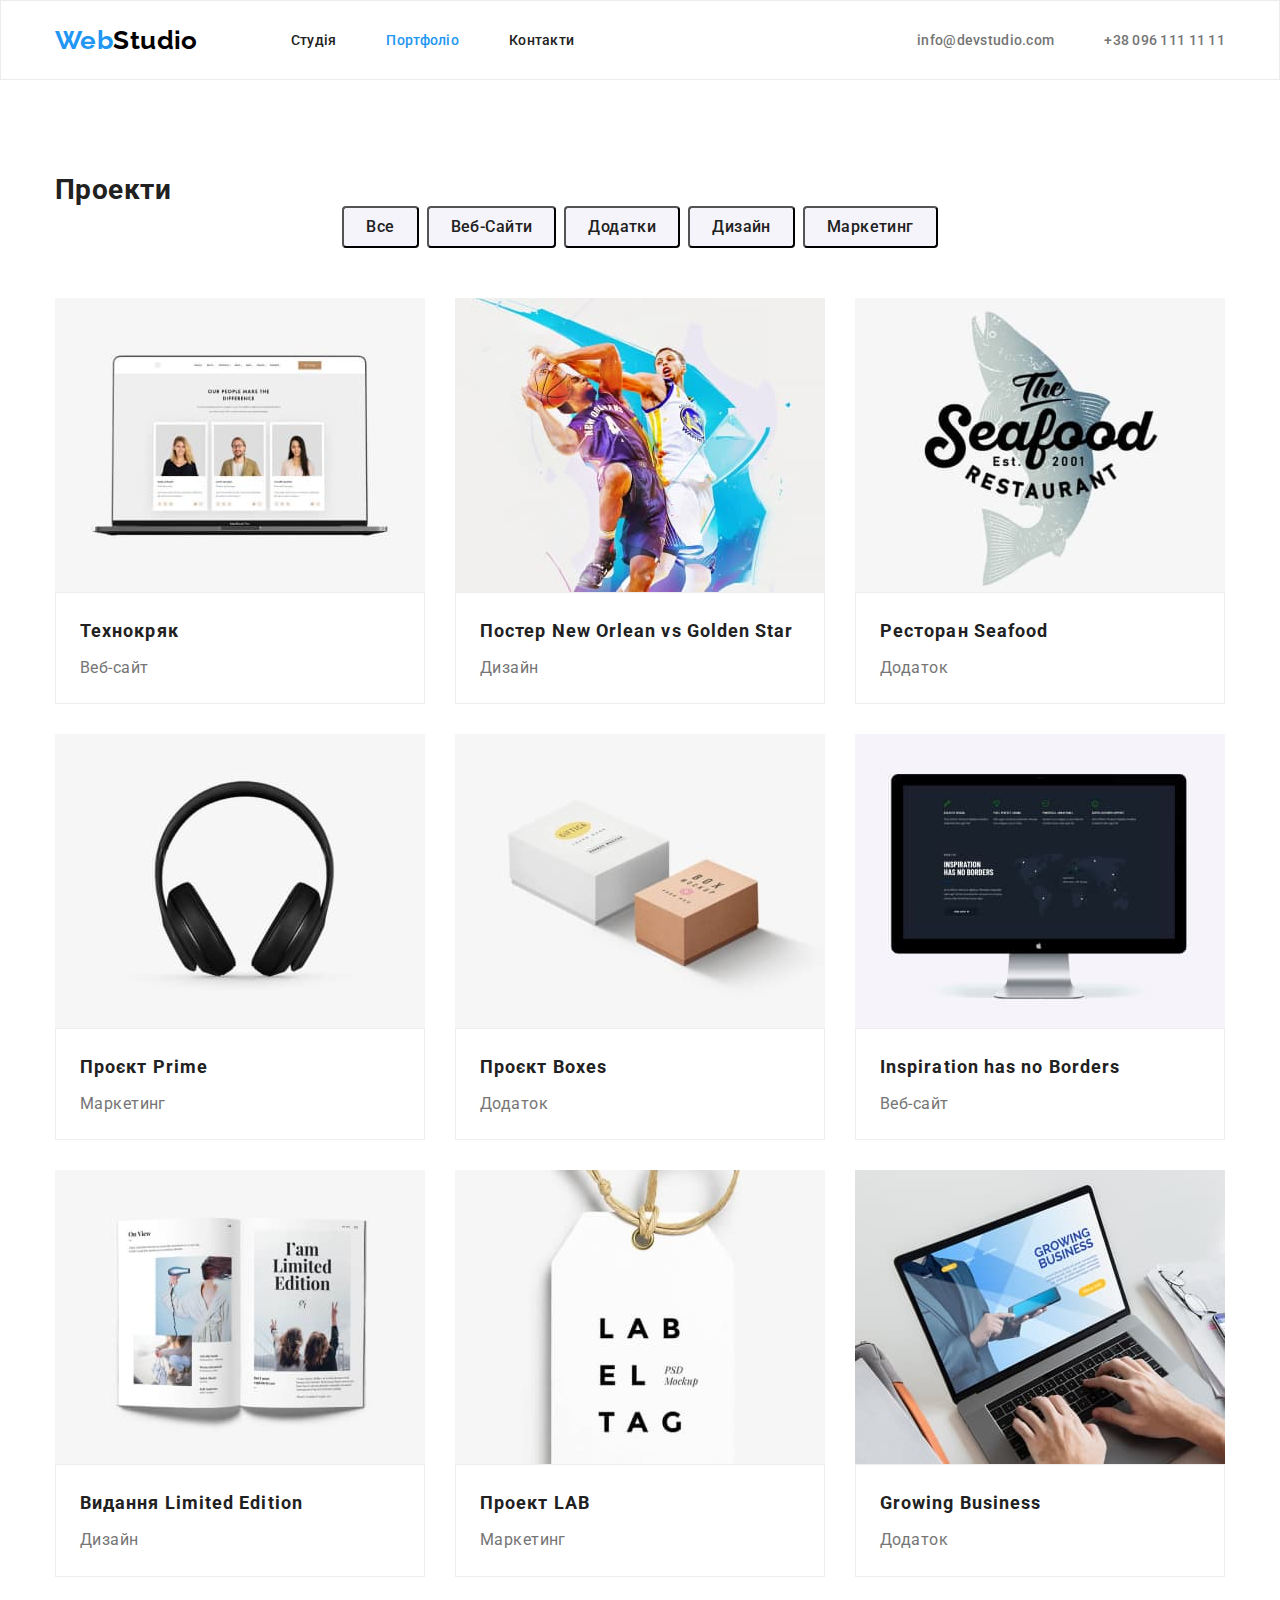
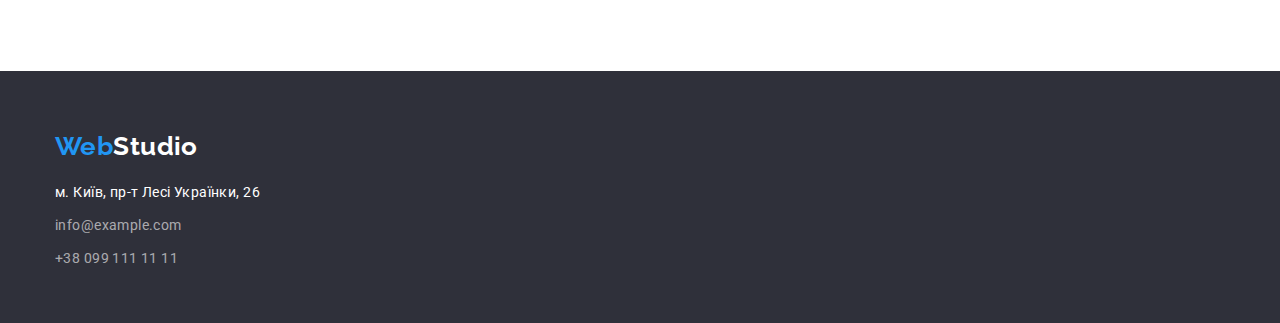
==== portfolio.html @ a811e3b5 "третє завдання" ====
<!DOCTYPE html>
<html lang="en">
  <head>
    <meta charset="UTF-8" />
    <meta http-equiv="X-UA-Compatible" content="IE=edge" />
    <meta name="viewport" content="width=device-width, initial-scale=1.0" />
    <title>Портфоліо</title>
    <link rel="preconnect" href="https://fonts.googleapis.com" />
    <link rel="preconnect" href="https://fonts.gstatic.com" crossorigin />
    <link
      href="https://fonts.googleapis.com/css2?family=Raleway:wght@700&family=Roboto:wght@400;500;700&display=swap"
      rel="stylesheet"
    />
    <link
      rel="stylesheet"
      href="https://cdnjs.cloudflare.com/ajax/libs/modern-normalize/1.1.0/modern-normalize.min.css"
    />
    <link rel="stylesheet" href="./css/styles.css" />
  </head>
  <body>
    <!-- Header -->
    <header class="header">
      <div class="container header-container">
        <nav class="header-nav">
          <a class="logo link header-logo" href="./index.html"
            >Web<span class="header-span-studio">Studio</span></a
          >
          <ul class="site-nav list">
            <li class="nav-list-item">
              <a class="header-list-link link" href="./index.html">Студія</a>
            </li>
            <li class="nav-list-item">
              <a class="header-list-link current link" href="./portfolio.html"
                >Портфоліо</a
              >
            </li>
            <li class="nav-list-item">
              <a class="header-list-link link" href="#contacts">Контакти</a>
            </li>
          </ul>
        </nav>
        <ul class="header-contact list">
          <li class="header-contact-item">
            <a
              class="header-contact-link link"
              href="mailto:info@devstudio.com"
              target="_blank"
              >info@devstudio.com</a
            >
          </li>
          <li class="header-contact-item">
            <a
              class="header-contact-link link"
              href="tel:+380961111111"
              target="_blank"
              >+38 096 111 11 11</a
            >
          </li>
        </ul>
      </div>
    </header>
    <main>
      <!-- Buttons -->
      <section class="portfolio-section">
        <div class="container">
          <h1>Проекти</h1>
          <ul class="portfolio-list list">
            <li class="portfolio-item">
              <button class="button btn-first" type="button">Все</button>
            </li>
            <li class="portfolio-item">
              <button class="button btn-second" type="button">Веб-Сайти</button>
            </li>
            <li class="portfolio-item">
              <button class="button btn-third" type="button">Додатки</button>
            </li>
            <li class="portfolio-item">
              <button class="button btn-fourth" type="button">Дизайн</button>
            </li>
            <li class="portfolio-item">
              <button class="button btn-fifth" type="button">Маркетинг</button>
            </li>
          </ul>
        </div>
      </section>
      <!-- Galary -->
      <section class="galary-section">
        <div class="container">
          <ul class="galary-list list">
            <li class="galary-item">
              <img
                src="./img/portfolio-1.jpg"
                alt="Технокряк"
                width="370"
                height="294"
              />
              <div class="galary-discription">
                <h2 class="galary-title">Технокряк</h2>
                <p class="galary-text">Веб-сайт</p>
              </div>
            </li>
            <li class="galary-item">
              <img
                src="./img/portfolio-2.jpg"
                alt="Постер New Orlean vs Golden Star"
                width="370"
                height="294"
              />
              <div class="galary-discription">
                <h2 class="galary-title">Постер New Orlean vs Golden Star</h2>
                <p class="galary-text">Дизайн</p>
              </div>
            </li>
            <li class="galary-item">
              <img
                src="./img/portfolio-3.jpg"
                alt="Ресторан Seafood"
                width="370"
                height="294"
              />
              <div class="galary-discription">
                <h2 class="galary-title">Ресторан Seafood</h2>
                <p class="galary-text">Додаток</p>
              </div>
            </li>
            <li class="galary-item">
              <img
                src="./img/portfolio-4.jpg"
                alt="Проєкт Prime"
                width="370"
                height="294"
              />
              <div class="galary-discription">
                <h2 class="galary-title">Проєкт Prime</h2>
                <p class="galary-text">Маркетинг</p>
              </div>
            </li>
            <li class="galary-item">
              <img
                src="./img/portfolio-5.jpg"
                alt="Проєкт Boxes"
                width="370"
                height="294"
              />
              <div class="galary-discription">
                <h2 class="galary-title">Проєкт Boxes</h2>
                <p class="galary-text">Додаток</p>
              </div>
            </li>
            <li class="galary-item">
              <img
                src="./img/portfolio-6.jpg"
                alt="Inspiration has no Borders"
                width="370"
                height="294"
              />
              <div class="galary-discription">
                <h2 class="galary-title">Inspiration has no Borders</h2>
                <p class="galary-text">Веб-сайт</p>
              </div>
            </li>
            <li class="galary-item">
              <img
                src="./img/portfolio-7.jpg"
                alt="Видання Limited Edition"
                width="370"
                height="294"
              />
              <div class="galary-discription">
                <h2 class="galary-title">Видання Limited Edition</h2>
                <p class="galary-text">Дизайн</p>
              </div>
            </li>
            <li class="galary-item">
              <img
                src="./img/portfolio-8.jpg"
                alt="Проект LAB"
                width="370"
                height="294"
              />
              <div class="galary-discription">
                <h2 class="galary-title">Проект LAB</h2>
                <p class="galary-text">Маркетинг</p>
              </div>
            </li>
            <li class="galary-item">
              <img
                src="./img/portfolio-9.jpg"
                alt="Growing Business"
                width="370"
                height="294"
              />
              <div class="galary-discription">
                <h2 class="galary-title">Growing Business</h2>
                <p class="galary-text">Додаток</p>
              </div>
            </li>
          </ul>
        </div>
      </section>
    </main>
    <footer class="footer">
      <div class="container">
        <a class="logo link logo-footer" href="./index.html"
          >Web<span class="footer-span-studio">Studio</span></a
        >
        <address id="contacts" class="address">
          <ul class="address list">
            <li class="address-item">
              <a
                class="footer-address link"
                href="https://goo.gl/maps/52CHACWSyZtGmyh28"
                target="_blank"
                >м. Київ, пр-т Лесі Українки, 26</a
              >
            </li>
            <li class="address-item">
              <a
                class="footer-contact link"
                href="mailto:info@example.com"
                target="_blank"
                >info@example.com</a
              >
            </li>
            <li class="address-item">
              <a
                class="footer-contact link"
                href="tel:+380991111111"
                target="_blank"
                >+38 099 111 11 11</a
              >
            </li>
          </ul>
        </address>
      </div>
    </footer>
  </body>
</html>
---- css/styles.css ----
:root {
  --main-font: Roboto, sans-serif;
  --secondary-font: Raleway, sans-serif;
  --accent-color: #2196f3;
  --primary-text-color: #212121;
  --description-text-color: #757575;
  --white-color: #ffffff;
  --background-bt: #f5f4fa;
  --logo-color: #000000;
  --hero-footer-bkrnd-color: #2f303a;
  --main-bkrnd-color: #f5f5f5;
  --team-bkrnd-color: #f5f4fa;
}

body {
  font-family: var(--main-font);
  color: var(--primary-text-color);
  background-color: var(--white-color);
  font-size: 14px;
  letter-spacing: 0.03em;
}

h1,
h2,
h3,
p {
  margin-top: 0;
  margin-bottom: 0;
}

ul,
ol {
  margin-top: 0;
  margin-bottom: 0;
  padding-left: 0;
}

img {
  display: block;
}

.list {
  list-style: none;
  padding: 0;
  margin: 0;
}

.link {
  text-decoration: none;
}

.section {
  padding-top: 94px;
  padding-bottom: 94px;
}

/* ===Start components=== */
.logo {
  font-family: var(--secondary-font);
  font-weight: 700;
  font-size: 26px;
  line-height: 1.19;
  color: var(--accent-color);
}
.container {
  width: 1200px;
  padding-left: 15px;
  padding-right: 15px;
  margin-left: auto;
  margin-right: auto;
}

/* ===End components=== */

/*===Start header===*/
.header {
  background-color: var(--white-color);
  padding-top: 24px;
  padding-bottom: 25px;
  height: 80px;
  border: 1px solid #ECECEC;
}
.header-container {
  display: flex;
  align-items: center;
}

.header-nav {
  display: flex;
  align-items: center;
}

.header-logo {
  margin-right: 93px;
  align-items: center;
}

.header-span-studio {
  font-family: var(--secondary-font);
  font-weight: 700;
  font-size: 26px;
  line-height: 1.19;
  color: var(--logo-color);
}

.site-nav {
  display: flex;
  align-items: center;
}

.nav-list-item:not(:last-child) {
  margin-right: 50px;
}

.header-list-link {
  font-weight: 500;
  line-height: 1.14;
  letter-spacing: 0.02em;
  color: inherit;
}

.header-list-link:hover,
.header-list-link:focus {
  color: var(--accent-color);
}

.current {
  color: var(--accent-color);
}

.header-contact {
  display: flex;
  align-items: center;
  margin-left: auto;
}

.header-contact-item:not(:last-child) {
  margin-right: 50px;
}

.header-contact-link {
  font-weight: 500;
  line-height: 1.14;
  letter-spacing: 0.02em;
  color: var(--description-text-color);
}

.header-contact-link:hover,
.header-contact-link:focus {
  color: var(--accent-color);
}

/*===End header===*/

/*===Start hero===*/

.hero {
  background-color: var(--hero-footer-bkrnd-color);
}
.hero .container {
  height: 600px;
}

.hero-title {
  margin: auto;
  padding-top: 200px;
  margin-bottom: 30px;
  font-weight: 900;
  font-size: 44px;
  line-height: 1.36;
  text-align: center;
  letter-spacing: 0.06em;
  text-transform: uppercase;
  color: var(--white-color);
  width: 696px;
}

.modal-btn {
  display: block;
  margin: auto;
  min-width: 216px;
  font-family: inherit;
  font-weight: 700;
  font-size: 16px;
  line-height: 1.88;
  align-items: center;
  text-align: center;
  letter-spacing: 0.06em;
  color: var(--white-color);
  background-color: var(--accent-color);
  cursor: pointer;
  box-shadow: 0px 4px 4px rgba(0, 0, 0, 0.15);
  border-radius: 4px;
  padding: 10px 30px;
}

.modal-btn:hover,
.modal-btn:focus {
  color: var(--white-color);
  background-color: var(--accent-color);
}

/* ===end hero===*/

/*===Start about===*/

.about {
  display: flex;
  margin-left: -30px;
  margin-top: -30px;
}

.about-item {
  margin-left: 30px;
  margin-top: 30px;
  flex-basis: calc((100%-120px) / 4);
}

.about-title {
  font-weight: 700;
  font-size: inherit;
  line-height: 1.14;
  text-transform: uppercase;
  margin-bottom: 10px;
}

.about-text {
  line-height: 1.71;
  color: var(--description-text-color);
}

/*===End about===*/

/*===Start work===*/

.work-section {
  padding-bottom: 94px;
}

.work-list {
  display: flex;
  margin-left: -30px;
  margin-top: -30px;
}

.work-item {
  margin-left: 30px;
  margin-top: 30px;
  flex-basis: calc((100%-60px) / 3);
}

.work-title {
  font-weight: 700;
  font-size: 36px;
  line-height: 1.17;
  text-align: center;
  margin-bottom: 50px;
}

/*===End work===*/

/*===Start team===*/
.team {
  background-color: var(--team-bkrnd-color);
}

.team-list {
  display: flex;
  margin-left: -30px;
  margin-top: -30px;
}

.team-item {
  margin-left: 30px;
  margin-top: 30px;
  flex-basis: calc((100%-120px) / 4);
  background: #ffffff;
  box-shadow: 0px 1px 3px rgba(0, 0, 0, 0.12), 0px 1px 1px rgba(0, 0, 0, 0.14),
    0px 2px 1px rgba(0, 0, 0, 0.2);
  border-radius: 0px 0px 4px 4px;
}

.team-title {
  font-weight: 700;
  font-size: 36px;
  line-height: 1.17;
  text-align: center;
  margin-bottom: 50px;
}

.team-description {
  padding-top: 30px;
  padding-bottom: 30px;
}

.team-member-title {
  font-weight: 500;
  font-size: 16px;
  line-height: 1.19;
  text-align: center;
  margin-bottom: 10px;
}

.team-member-text {
  font-size: 16px;
  line-height: 1.19;
  text-align: center;
  color: var(--description-text-color);
}

/*===End team===*/

/*===Start footer===*/

.footer .container {
  height: 252px;
}

.logo-footer {
  display: inline-block;
  margin-bottom: 20px;
  padding-top: 60px;
}
.address {
  font-style: normal;
}

.address-item:not(:last-child) {
  margin-bottom: 9px;
}
.footer-span-studio {
  font-family: var(--secondary-font);
  font-weight: 700;
  font-size: 26px;
  line-height: 1.19;
  color: var(--white-color);
}

.footer-address {
  line-height: 1.71;
  color: var(--white-color);
}

.footer-contact {
  line-height: 1.71;
  color: rgba(255, 255, 255, 0.6);
}

.footer-address:hover,
.footer-address:focus,
.footer-contact:hover,
.footer-contact:focus {
  color: var(--accent-color);
}

.footer {
  background-color: var(--hero-footer-bkrnd-color);
}

/*===End footer===*/

/*=====Portfolio=====*/

  /* ===Buttons=== */

.portfolio-section {
  display: flex;
  padding-top: 94px;
  padding-bottom: 50px;
}

.portfolio-list {
  display: flex;
  flex-wrap: wrap;
  margin-left: -8px;
  margin-bottom: -8px;
  justify-content: center;
}

.portfolio-item {
  margin-left: 8px;
  margin-bottom: 8px;
}

.button {
  display: inline-block;
  font-family: inherit;
  font-weight: 500;
  font-size: 16px;
  line-height: 1.63;
  text-align: center;
  letter-spacing: inherit;
  color: inherit;
  cursor: pointer;
  padding: 6px 22px;

  background: var(--background-bt);
  border-radius: 4px;
  padding: 6px 22px;
}

.btn-first {
  min-width: 73px;
}

.btn-second {
  min-width: 125px;
}

.btn-third {
  min-width: 112px;
}

.btn-fourth {
  min-width: 103px;
}

.btn-fifth {
  min-width: 130px;
}

.button:hover,
.button:focus {
  color: var(--white-color);
  background-color: var(--accent-color);
  box-shadow: 0px 3px 1px rgba(0, 0, 0, 0.1), 0px 1px 2px rgba(0, 0, 0, 0.08),
    0px 2px 2px rgba(0, 0, 0, 0.12);
  border-radius: 4px;
}
  /* ===End buttons=== */

  /* ===Start galary=== */

.galary-section {
  padding-bottom: 94px;
}

.galary-list {
  display: flex;
  flex-wrap: wrap;
  margin-left: -30px;
  margin-bottom: -30px;
}

.galary-item {
  margin-left: 30px;
  margin-bottom: 30px;
  /* flex-basis: calc((100%-90px)/3); */
}

.galary-discription {
  padding: 20px 24px;
  border: 1px solid #EEEEEE;
}

.galary-title {
  font-weight: 700;
  font-size: 18px;
  line-height: 2;
  letter-spacing: 0.06em;
  margin-bottom: 4px;
}

.galary-text {
  font-size: 16px;
  line-height: 1.88;
  color: var(--description-text-color);
}
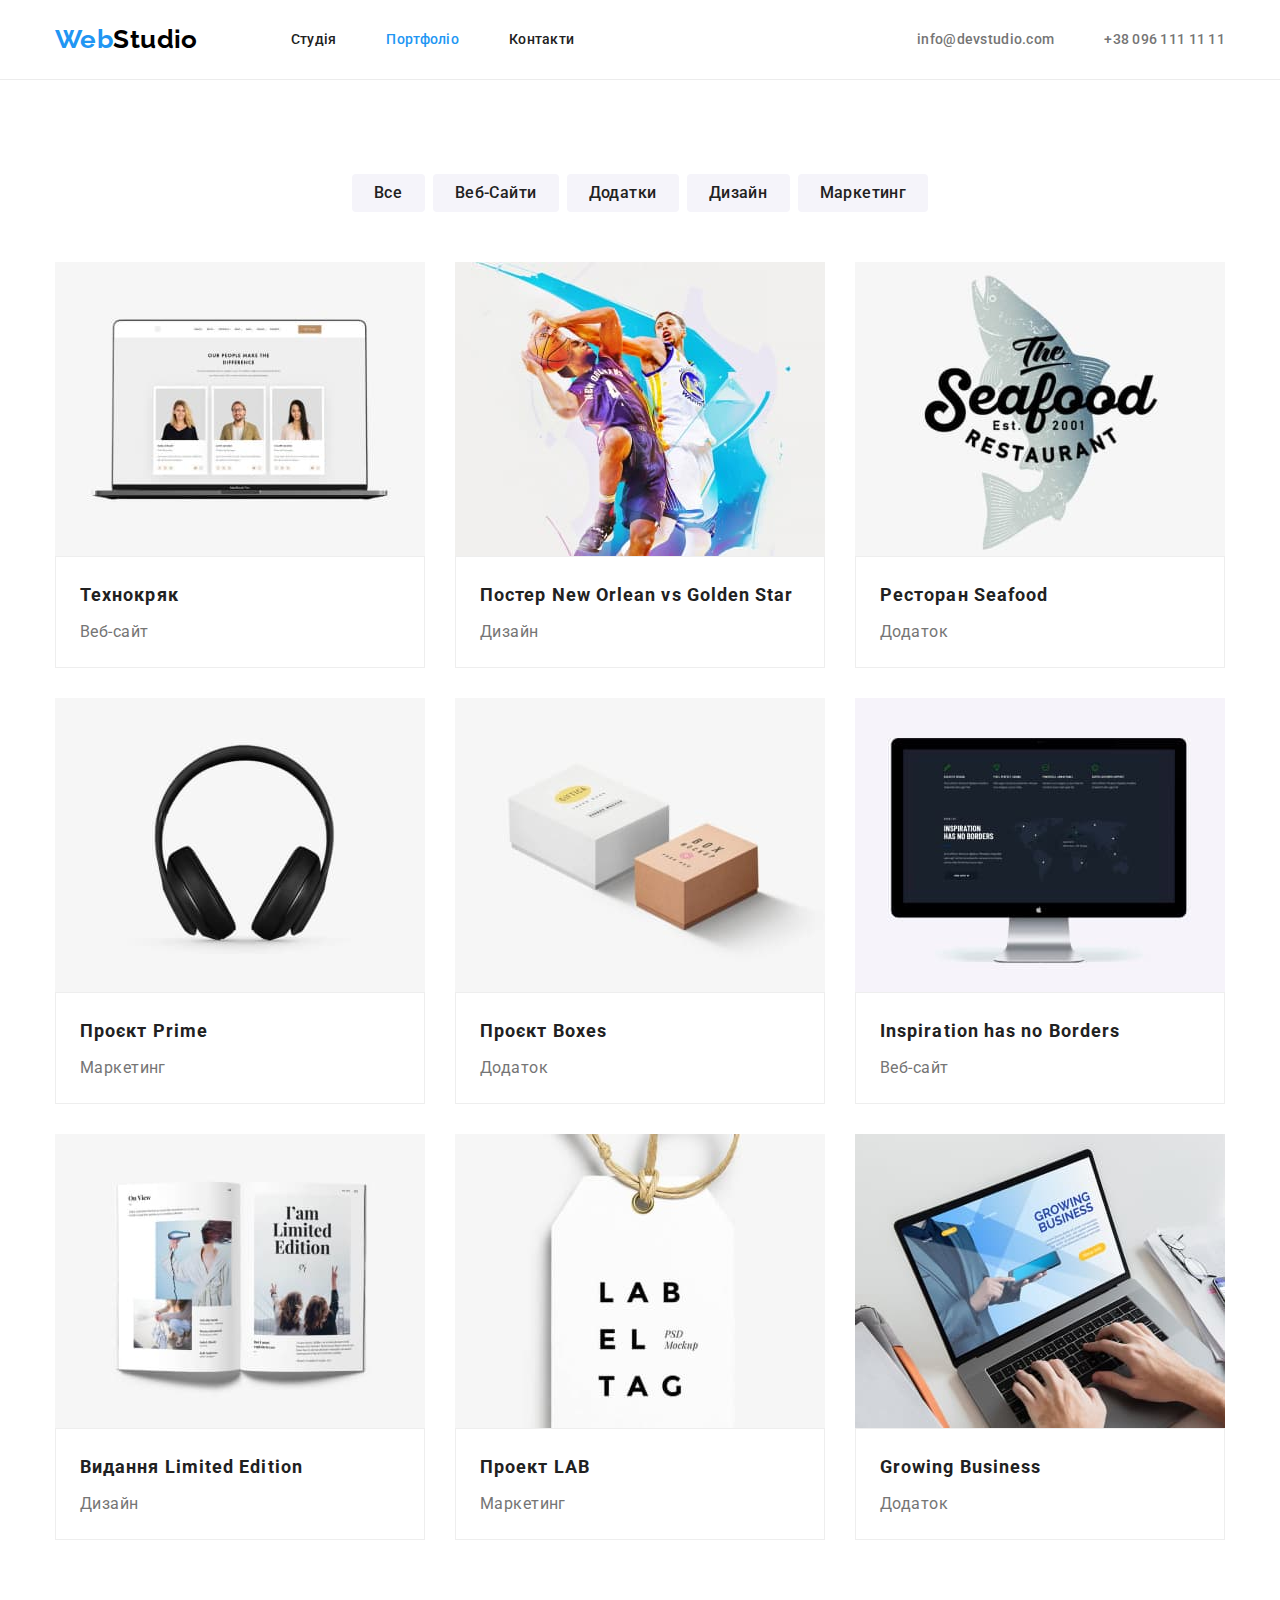
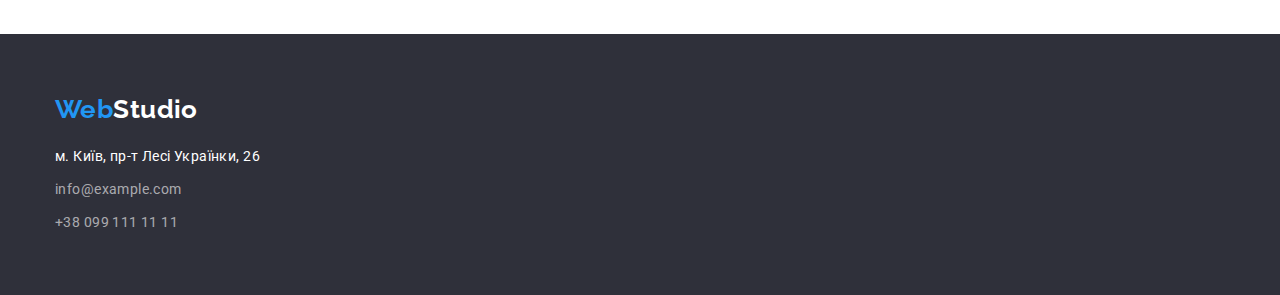
==== commit cb36a65e: "Третє завдання - виправлене" ====
--- a/portfolio.html
+++ b/portfolio.html
@@ -63,7 +63,7 @@
       <!-- Buttons -->
       <section class="portfolio-section">
         <div class="container">
-          <h1>Проекти</h1>
+          <h1 class="visually-hidden">Проекти</h1>
           <ul class="portfolio-list list">
             <li class="portfolio-item">
               <button class="button btn-first" type="button">Все</button>
@@ -81,11 +81,7 @@
               <button class="button btn-fifth" type="button">Маркетинг</button>
             </li>
           </ul>
-        </div>
-      </section>
-      <!-- Galary -->
-      <section class="galary-section">
-        <div class="container">
+          <!-- Galary -->
           <ul class="galary-list list">
             <li class="galary-item">
               <img
--- a/css/styles.css
+++ b/css/styles.css
@@ -78,7 +78,7 @@
   padding-top: 24px;
   padding-bottom: 25px;
   height: 80px;
-  border: 1px solid #ECECEC;
+  border-bottom: 1px solid #ececec;
 }
 .header-container {
   display: flex;
@@ -156,14 +156,12 @@
 
 .hero {
   background-color: var(--hero-footer-bkrnd-color);
-}
-.hero .container {
-  height: 600px;
+  padding-top: 200px;
+  padding-bottom: 200px;
 }
 
 .hero-title {
   margin: auto;
-  padding-top: 200px;
   margin-bottom: 30px;
   font-weight: 900;
   font-size: 44px;
@@ -191,6 +189,7 @@
   cursor: pointer;
   box-shadow: 0px 4px 4px rgba(0, 0, 0, 0.15);
   border-radius: 4px;
+  border: none;
   padding: 10px 30px;
 }
 
@@ -203,6 +202,17 @@
 /* ===end hero===*/
 
 /*===Start about===*/
+
+.visually-hidden {
+  position: absolute;
+  width: 1px;
+  height: 1px;
+  margin: -1px;
+  padding: 0;
+  overflow: hidden;
+  border: 0;
+  clip: rect(0 0 0 0);
+}
 
 .about {
   display: flex;
@@ -312,14 +322,13 @@
 
 /*===Start footer===*/
 
-.footer .container {
-  height: 252px;
+.footer {
+  padding: 60px 0;
 }
 
 .logo-footer {
   display: inline-block;
   margin-bottom: 20px;
-  padding-top: 60px;
 }
 .address {
   font-style: normal;
@@ -361,25 +370,22 @@
 
 /*=====Portfolio=====*/
 
-  /* ===Buttons=== */
+/* ===Buttons=== */
 
 .portfolio-section {
-  display: flex;
-  padding-top: 94px;
-  padding-bottom: 50px;
+  padding: 94px 0;
 }
 
 .portfolio-list {
   display: flex;
   flex-wrap: wrap;
   margin-left: -8px;
-  margin-bottom: -8px;
   justify-content: center;
+  margin-bottom: 50px;
 }
 
 .portfolio-item {
   margin-left: 8px;
-  margin-bottom: 8px;
 }
 
 .button {
@@ -396,6 +402,7 @@
 
   background: var(--background-bt);
   border-radius: 4px;
+  border: none;
   padding: 6px 22px;
 }
 
@@ -427,9 +434,9 @@
     0px 2px 2px rgba(0, 0, 0, 0.12);
   border-radius: 4px;
 }
-  /* ===End buttons=== */
-
-  /* ===Start galary=== */
+/* ===End buttons=== */
+
+/* ===Start galary=== */
 
 .galary-section {
   padding-bottom: 94px;
@@ -445,12 +452,11 @@
 .galary-item {
   margin-left: 30px;
   margin-bottom: 30px;
-  /* flex-basis: calc((100%-90px)/3); */
 }
 
 .galary-discription {
   padding: 20px 24px;
-  border: 1px solid #EEEEEE;
+  border: 1px solid #eeeeee;
 }
 
 .galary-title {
